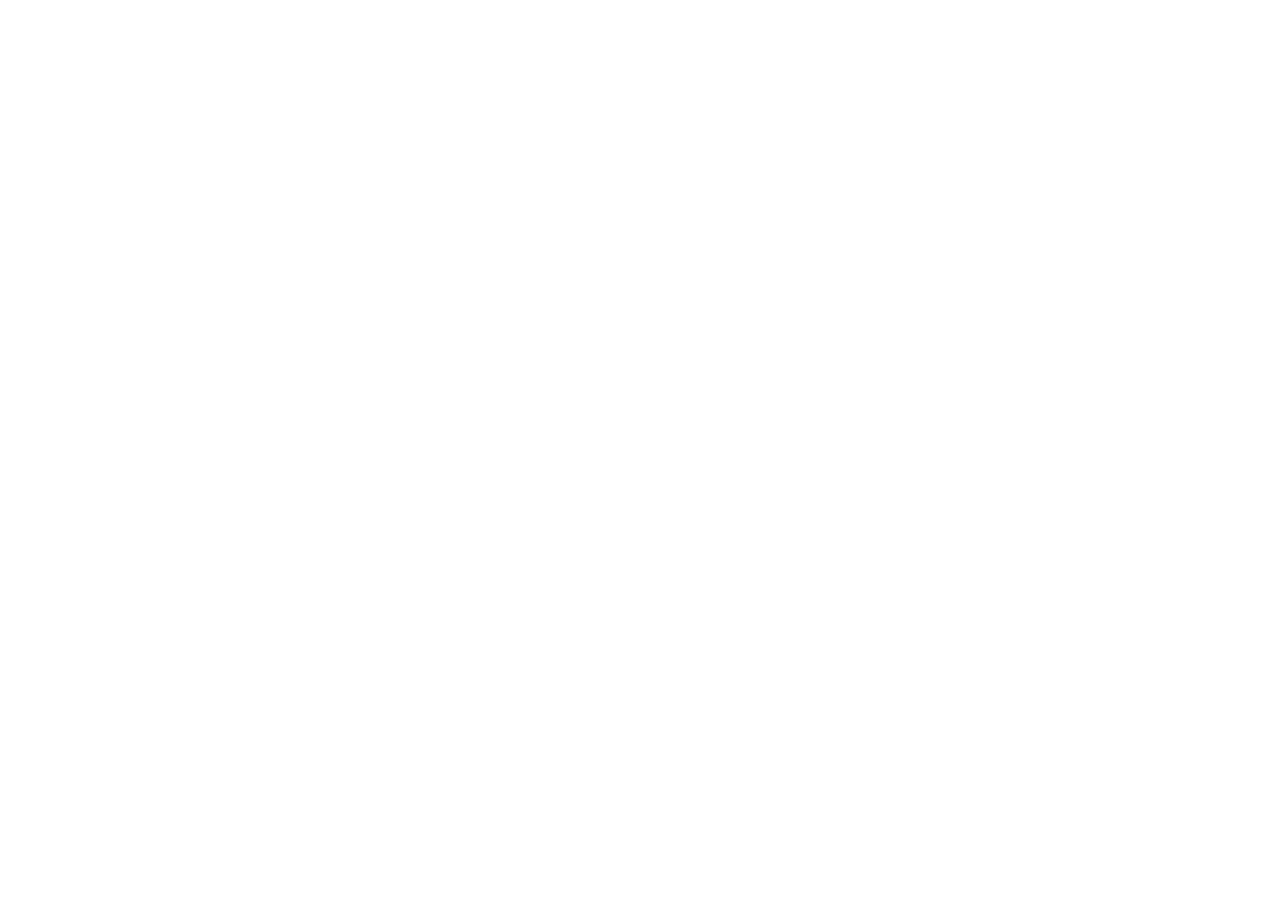
==== index.html @ 046603a1 "ok" ====
<!DOCTYPE HTML>
<html lang="pl">
<head>
<meta charset="UTF-8">
<meta name="viewport" content="width=device-width,inital-scale=1.0">
<title>ProjektKsiazk</title>
<link href="css/style.css" rel="stylesheet">
</head>
<body>
</body>
</html>
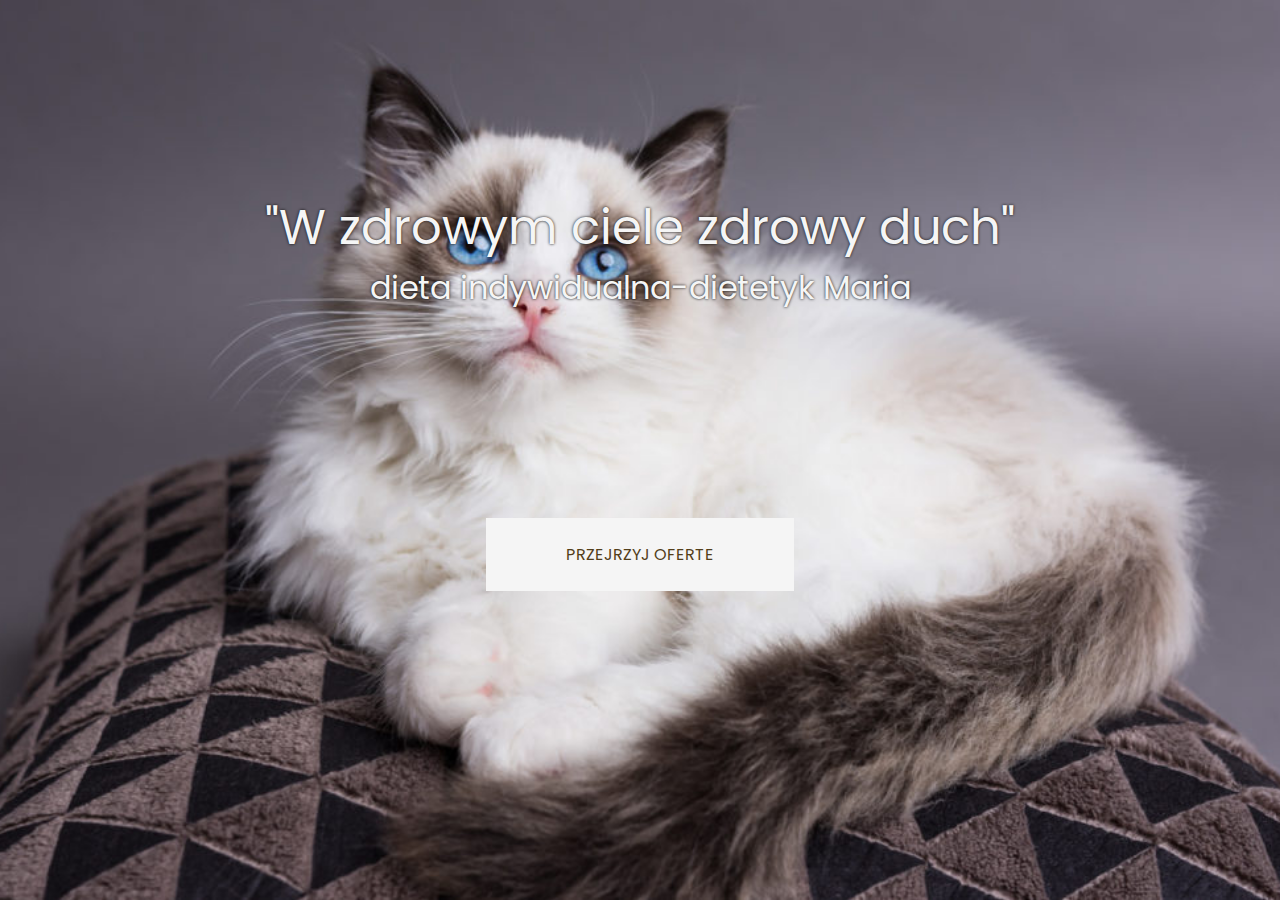
==== commit 4b6e661c: "ok" ====
--- a/index.html
+++ b/index.html
@@ -3,9 +3,15 @@
 <head>
 <meta charset="UTF-8">
 <meta name="viewport" content="width=device-width,inital-scale=1.0">
-<title>ProjektKsiazk</title>
+<title>ProjektKsiazka</title>
+<link href="htpps://fonts.googleapis.com/css?family=Poppins: 400,700" rel="stylesheet">
 <link href="css/style.css" rel="stylesheet">
 </head>
 <body>
+    <header id="top_strony">
+    <h1>"W zdrowym ciele zdrowy duch"</h1>
+    <h2>dieta indywidualna-dietetyk Maria</h2>
+    <p><a href="#">PRZEJRZYJ OFERTE</a></p>
+    </header>
 </body>
 </html>--- a/css/style.css
+++ b/css/style.css
@@ -0,0 +1,46 @@
+html, body {
+    height:100%;
+}
+body{
+    margin: 0;
+    font-family: 'Poppins', sans-serif;
+    font-size: 16px;
+}
+h1, h2{
+    margin: 0;
+    padding: 0;
+}
+#top_strony{
+    width: 100%;
+    height: 100%;
+    background: url(../images/ragoll.jpg) no-repeat center;
+    background-size: cover;
+    text-align: center;
+    color:rgb(245,245,245);
+    overflow: auto;
+}
+#top_strony h1{
+    margin-top: 15%;
+    font-size: 3em;
+    font-weight: normal;
+    text-shadow: 0 0 3px rgb(10,10,10);
+}
+#top_strony h2{
+    font-size:2em;
+    font-weight: normal;
+    text-shadow: 0 0 3px rgb(10,10,10);
+}
+#top_strony p {
+ margin-top: 18%;
+}
+#top_strony p a{
+    padding: 25px 80px;
+    background: rgb(245,245,245);
+    color: rgb(83,62,26);
+    text-decoration: none;
+    transition: background .9s, color .9s;
+}
+#top_strony p a:hover{
+    background: rgb(83,62,26);
+color: rgb(245,245,245);
+}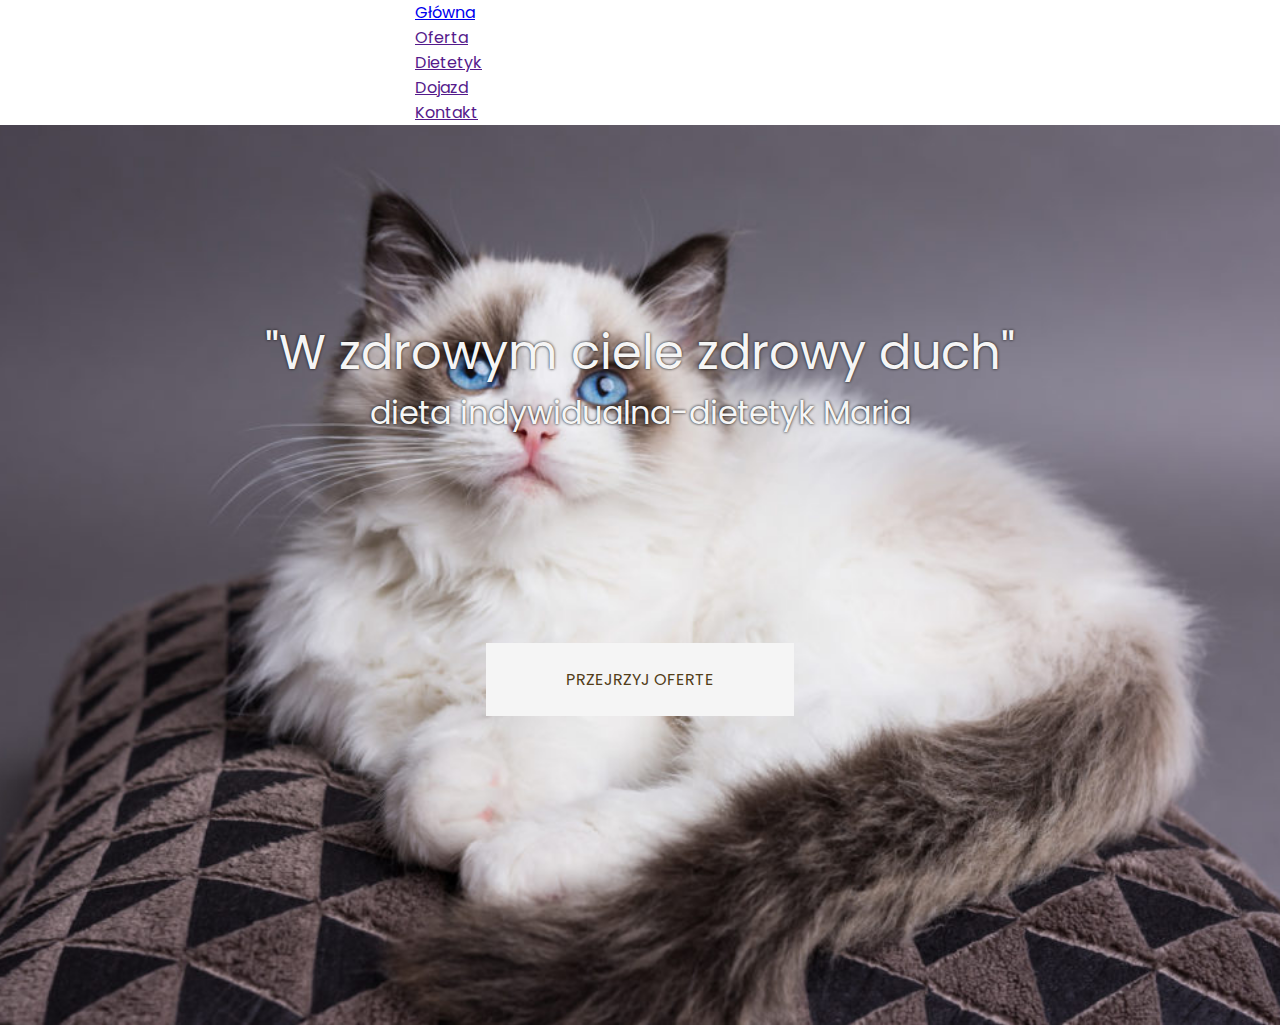
==== commit 08d92369: "ok" ====
--- a/index.html
+++ b/index.html
@@ -6,8 +6,17 @@
 <title>ProjektKsiazka</title>
 <link href="htpps://fonts.googleapis.com/css?family=Poppins: 400,700" rel="stylesheet">
 <link href="css/style.css" rel="stylesheet">
+<link href="css/style_mobile.css" rel="stylesheet">
 </head>
 <body>
+    <nav id="kon menu"></nav>
+    <ul class="linki_menu">
+        <li><a href="top_strony">Główna</a></li>
+        <li><a href="">Oferta</a></li>
+        <li><a href="">Dietetyk</a></li>
+        <li><a href="">Dojazd</a></li>
+        <li><a href="">Kontakt</a></li>
+    </ul>
     <header id="top_strony">
     <h1>"W zdrowym ciele zdrowy duch"</h1>
     <h2>dieta indywidualna-dietetyk Maria</h2>
--- a/css/style.css
+++ b/css/style.css
@@ -9,6 +9,20 @@
 h1, h2{
     margin: 0;
     padding: 0;
+}
+/*MENU*/
+#kon_menu{
+    width: 100%;
+    height: 60px;
+    position: fixed;
+    background: rgb(245,245,245);
+    box-shadow: 0 0 5px rgb(10,10,10);
+}
+.linki_menu{
+    width: 450px;
+    margin: 0 auto;
+    padding: 0;
+    list-style: none;
 }
 #top_strony{
     width: 100%;
--- a/css/style_mobile.css
+++ b/css/style_mobile.css
@@ -0,0 +1,20 @@
+@media screen and(max-width: 768px){
+    #top_strony{
+        height: 600px;
+        background: url(../images/ragoll_mobile.jpg) no-repeat center;
+    }
+#top_strony h1{
+    font-size: 2.5em;
+    margin-top: 25%;
+}
+#top_strony h2{
+    font-size: 1.5em;
+    line-height: 30px;
+}
+#top_strony p{
+    margin-top: 35%;
+}
+#top_strony p a{
+    padding: 20px 60px;
+}
+}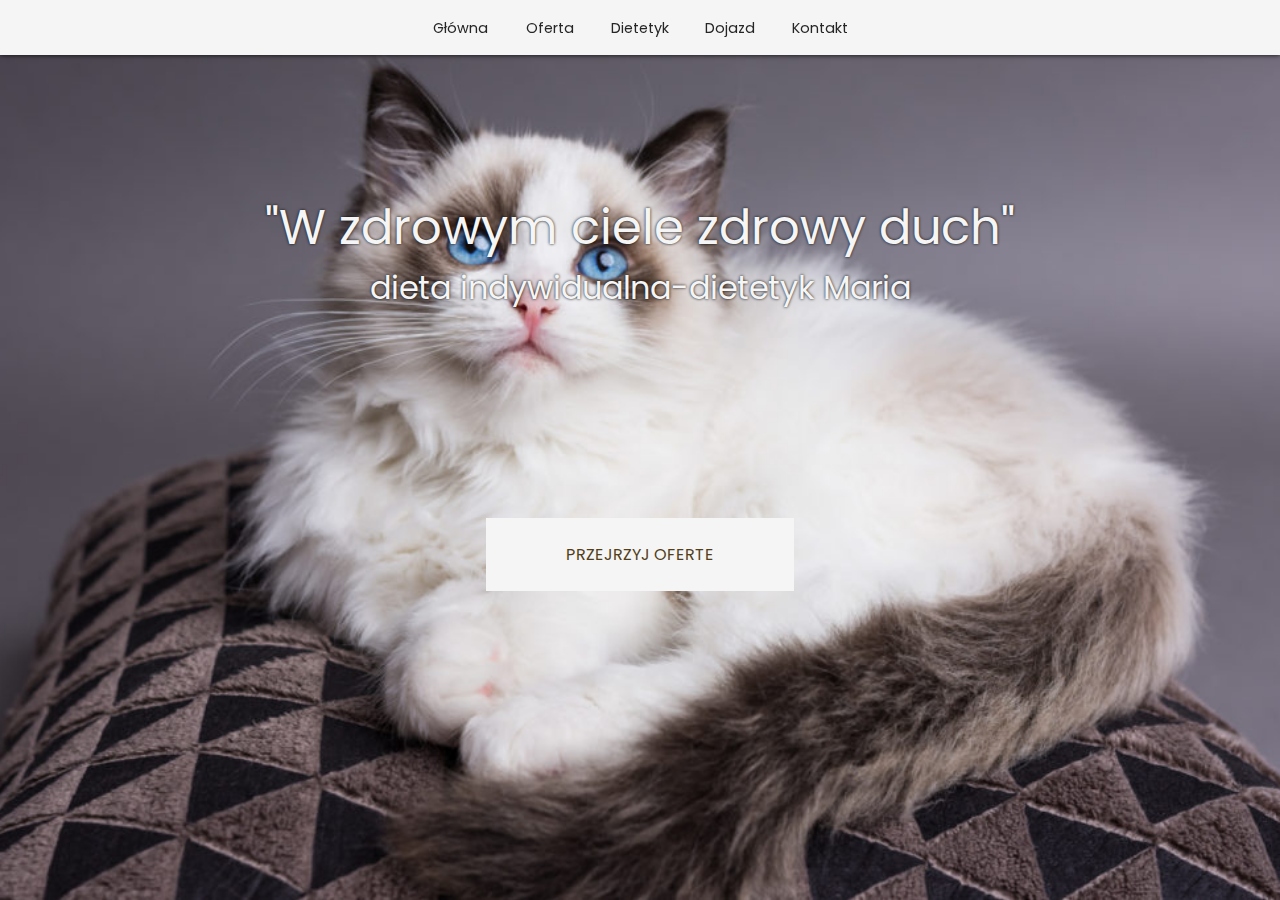
==== commit 7785766b: "ok" ====
--- a/index.html
+++ b/index.html
@@ -9,7 +9,7 @@
 <link href="css/style_mobile.css" rel="stylesheet">
 </head>
 <body>
-    <nav id="kon menu"></nav>
+    <nav id="kon_menu">
     <ul class="linki_menu">
         <li><a href="top_strony">Główna</a></li>
         <li><a href="">Oferta</a></li>
@@ -17,6 +17,8 @@
         <li><a href="">Dojazd</a></li>
         <li><a href="">Kontakt</a></li>
     </ul>
+    <p class="pokaz_menu">menu</p>
+    </nav>
     <header id="top_strony">
     <h1>"W zdrowym ciele zdrowy duch"</h1>
     <h2>dieta indywidualna-dietetyk Maria</h2>
--- a/css/style.css
+++ b/css/style.css
@@ -6,15 +6,21 @@
     font-family: 'Poppins', sans-serif;
     font-size: 16px;
 }
-h1, h2{
+p, h1, h2{
     margin: 0;
     padding: 0;
+}
+.srodkuj{
+    width: 92%;
+    max-width: 1200px;
+    margin: 0 auto;
+    padding: 3% 0;
 }
 /*MENU*/
 #kon_menu{
     width: 100%;
-    height: 60px;
     position: fixed;
+    padding: 15px 0;
     background: rgb(245,245,245);
     box-shadow: 0 0 5px rgb(10,10,10);
 }
@@ -23,6 +29,19 @@
     margin: 0 auto;
     padding: 0;
     list-style: none;
+}
+.linki_menu li{
+    width: 90px;
+    float: left;
+    text-align: center;
+}
+.linki_menu li a{
+    text-decoration: none;
+    color: rgb(38,38,38);
+    font-size: .9em;
+}
+.pokaz_menu {
+    display: none;
 }
 #top_strony{
     width: 100%;
@@ -57,4 +76,10 @@
 #top_strony p a:hover{
     background: rgb(83,62,26);
 color: rgb(245,245,245);
-}+}
+#kon_oferta{
+    width: 100%;
+    padding-bottom: 5%;
+    background: rgb(245,245,245);
+    overflow: auto;
+}
--- a/css/style_mobile.css
+++ b/css/style_mobile.css
@@ -1,4 +1,23 @@
-@media screen and(max-width: 768px){
+@media screen and (max-width: 768px){
+   #kon_menu{
+       padding: 0;
+       margin-top: -220px;
+   }
+    .linki_menu {
+       width: 100%;
+   }
+   .linki_menu li {
+       width: 100%;
+       float: none;
+       padding: 10px 0;
+   }
+   .pokaz_menu {
+       padding: 10px;
+       display: block;
+       background: rgb(83,62,26);
+       text-align: center;
+       color: rgb(245,245,245);
+   }
     #top_strony{
         height: 600px;
         background: url(../images/ragoll_mobile.jpg) no-repeat center;
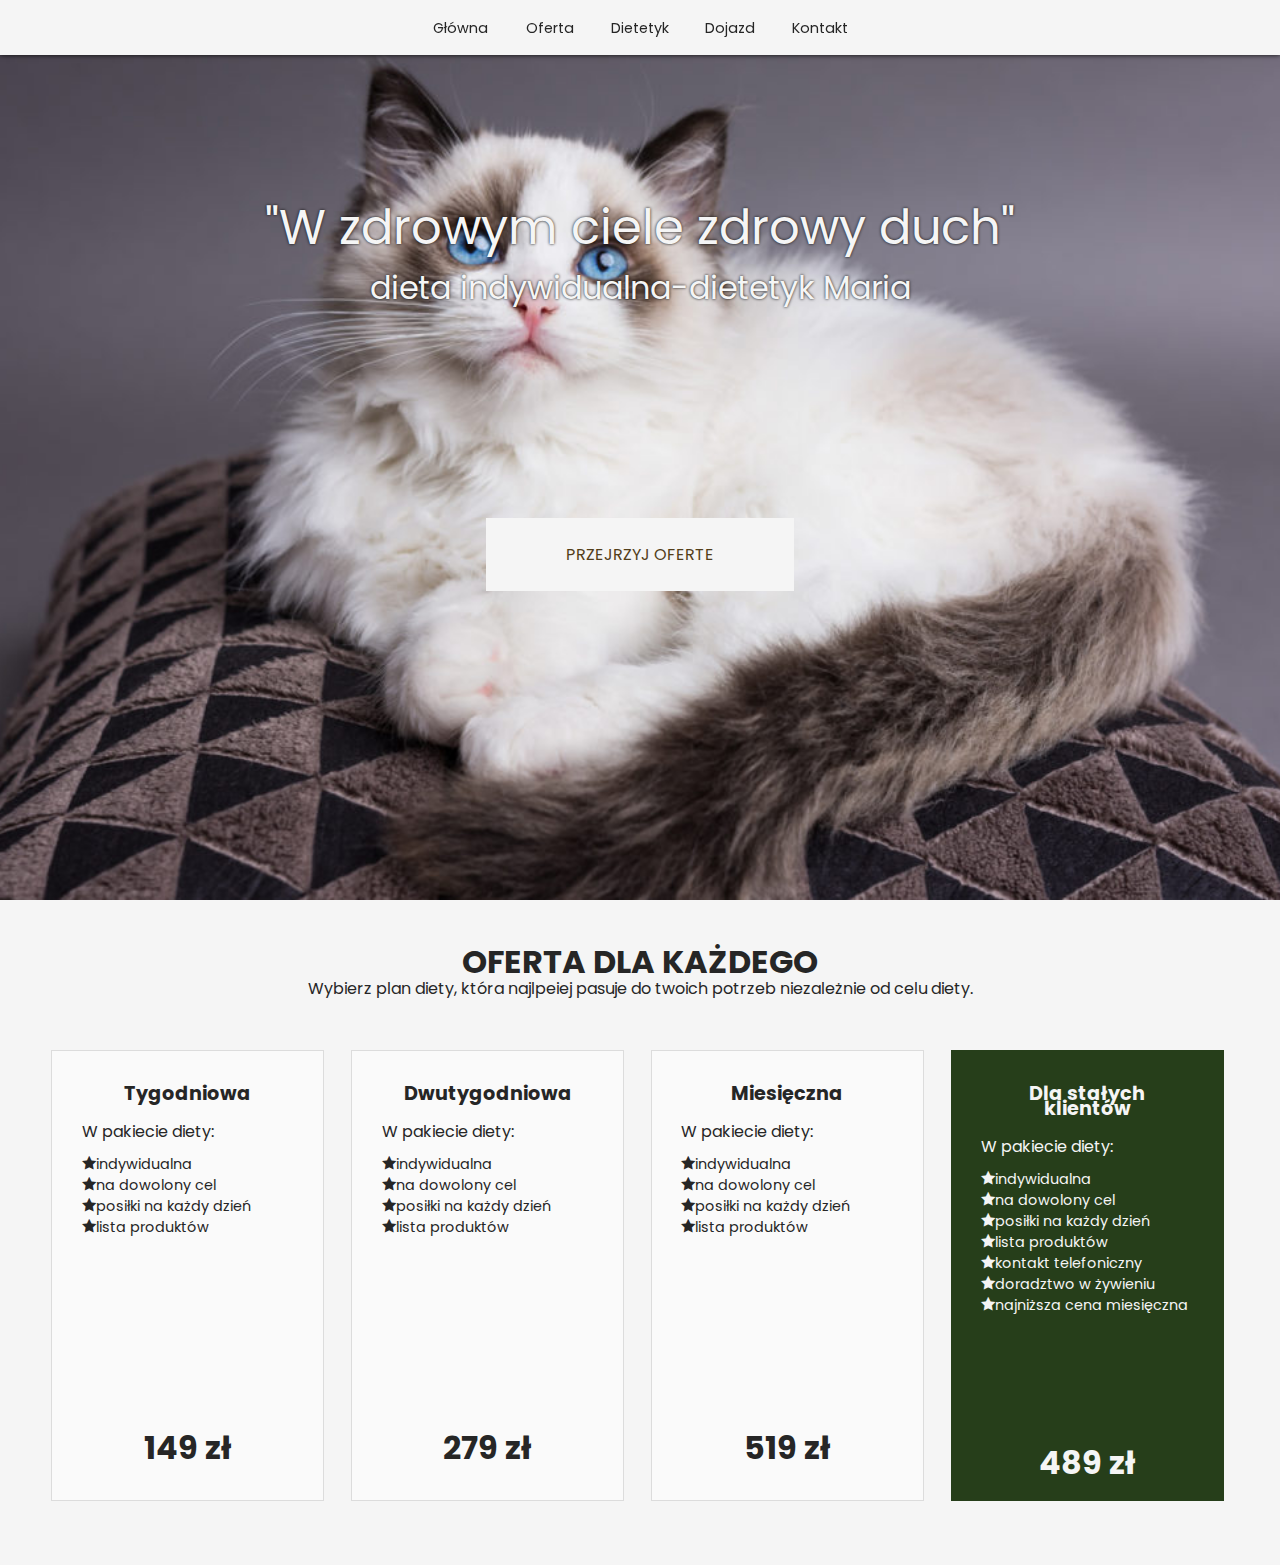
==== commit d3e7d346: "ok" ====
--- a/index.html
+++ b/index.html
@@ -7,6 +7,7 @@
 <link href="htpps://fonts.googleapis.com/css?family=Poppins: 400,700" rel="stylesheet">
 <link href="css/style.css" rel="stylesheet">
 <link href="css/style_mobile.css" rel="stylesheet">
+<link href="css/style_fonts.css" rel="stylesheet">
 </head>
 <body>
     <nav id="kon_menu">
@@ -24,5 +25,58 @@
     <h2>dieta indywidualna-dietetyk Maria</h2>
     <p><a href="#">PRZEJRZYJ OFERTE</a></p>
     </header>
+    <section id="kon_oferta">
+        <div class="srodkuj">
+            <h1 class="dzial_naglowek">OFERTA DLA KAŻDEGO</h1>
+            <p class="dzial_opis">Wybierz plan diety, która najlpeiej pasuje do twoich potrzeb niezależnie od celu diety.</p>
+            <div class="books_oferta">
+                <p class="czas_oferty">Tygodniowa</p>
+                <p> W pakiecie diety:</p>
+                <ul>
+                    <li><span class="icon-star-full"></span>indywidualna</li>
+                    <li><span class="icon-star-full"></span>na dowolony cel</li>
+                    <li><span class="icon-star-full"></span>posiłki na każdy dzień</li>
+                    <li><span class="icon-star-full"></span>lista produktów</li>
+                </ul>
+                <p class="cena_oferta">149 zł</p>
+                </div>
+            <div class="books_oferta">
+            <p class="czas_oferty">Dwutygodniowa</p>
+                <p> W pakiecie diety:</p>
+                <ul>
+                    <li><span class="icon-star-full"></span>indywidualna</li>
+                    <li><span class="icon-star-full"></span>na dowolony cel</li>
+                    <li><span class="icon-star-full"></span>posiłki na każdy dzień</li>
+                    <li><span class="icon-star-full"></span>lista produktów</li>
+                </ul>
+                <p class="cena_oferta">279 zł</p>
+            </div>
+            <div class="books_oferta">
+                <p class="czas_oferty">Miesięczna</p>
+                <p> W pakiecie diety:</p>
+                <ul>
+                    <li><span class="icon-star-full"></span>indywidualna</li>
+                    <li><span class="icon-star-full"></span>na dowolony cel</li>
+                    <li><span class="icon-star-full"></span>posiłki na każdy dzień</li>
+                    <li><span class="icon-star-full"></span>lista produktów</li>
+                 </ul>
+                 <p class="cena_oferta">519 zł</p>
+            </div>
+            <div class="books_oferta books_vip">
+                <p class="czas_oferty">Dla stałych klientów</p>
+                <p> W pakiecie diety:</p>
+                <ul>
+                    <li><span class="icon-star-full"></span>indywidualna</li>
+                    <li><span class="icon-star-full"></span>na dowolony cel</li>
+                    <li><span class="icon-star-full"></span>posiłki na każdy dzień</li>
+                    <li><span class="icon-star-full"></span>lista produktów</li>
+                    <li><span class="icon-star-full"></span>kontakt telefoniczny</li>
+                    <li><span class="icon-star-full"></span>doradztwo w żywieniu</li>
+                    <li><span class="icon-star-full"></span>najniższa cena miesięczna</li>
+                </ul>
+                <p class="cena_oferta">489 zł</p>
+            </div>
+        </div>
+    </section>
 </body>
 </html>--- a/css/style.css
+++ b/css/style.css
@@ -5,6 +5,7 @@
     margin: 0;
     font-family: 'Poppins', sans-serif;
     font-size: 16px;
+    color: rgb(38,38,38);
 }
 p, h1, h2{
     margin: 0;
@@ -16,6 +17,15 @@
     margin: 0 auto;
     padding: 3% 0;
 }
+.dzial_naglowek{
+    text-align: center;
+    font-size: 2em;
+}
+.dzial_opis{
+    text-align: center;
+    margin-bottom: 5%;
+    line-height: 5px;
+}
 /*MENU*/
 #kon_menu{
     width: 100%;
@@ -23,6 +33,52 @@
     padding: 15px 0;
     background: rgb(245,245,245);
     box-shadow: 0 0 5px rgb(10,10,10);
+}
+.books_oferta{
+    width: 18%;
+    height: 390px;
+    float: left;
+    margin-right: 2.3%;
+    padding: 2.5%;
+    background: rgb(250,250,250);
+    border: 1px solid rgb(220,220,220);
+}
+.books_oferta:hover{
+    box-shadow: 0 0 7px rgb(200,200,200);
+}
+.books_oferta:last-child{
+    margin-right: 0;
+}
+.books_vip{
+    background: rgb(38,62,26);
+    border: 1px solid rgb(38,62,26); 
+    color: rgb(245,245,245);
+}
+.books_vip:hover{
+    box-shadow: 0 0 7px rgb(93,72,36);
+}
+.czas_oferty {
+margin-bottom: 6%;
+text-align: center;
+font-size: 1.2em;
+font-weight: bold;
+line-height: 15px;
+padding: 2.5%;
+}
+.books_oferta ul{
+    height: 260px;
+    margin: 10px 0;
+    padding: 0px;
+    list-style: none;
+    font-size:.9em;
+}
+books_oferta ul li{
+    padding: 3px 0;
+}
+.cena_oferta{
+    text-align: center;
+    font-size: 2em;
+    font-weight: bold;
 }
 .linki_menu{
     width: 450px;
--- a/css/style_mobile.css
+++ b/css/style_mobile.css
@@ -11,6 +11,13 @@
        float: none;
        padding: 10px 0;
    }
+   .dzial_naglowek{
+       line-height: 45px;
+    
+    }
+    .dzial_opis{
+        line-height: 25px;
+    }
    .pokaz_menu {
        padding: 10px;
        display: block;
@@ -36,4 +43,11 @@
 #top_strony p a{
     padding: 20px 60px;
 }
+/*OFERTA*/
+.books_oferta{
+    width: 96%;
+    height: auto;
+    float: none;
+    margin-right: 0;
+}
 }--- a/css/style_fonts.css
+++ b/css/style_fonts.css
@@ -0,0 +1,30 @@
+@font-face {
+  font-family: 'icomoon';
+  src:  url('../fonts/icomoon.eot?y7dz9n');
+  src:  url('../fonts/icomoon.eot?y7dz9n#iefix') format('embedded-opentype'),
+    url('../fonts/icomoon.ttf?y7dz9n') format('truetype'),
+    url('../fonts/icomoon.woff?y7dz9n') format('woff'),
+    url('../fonts/icomoon.svg?y7dz9n#icomoon') format('svg');
+  font-weight: normal;
+  font-style: normal;
+  font-display: block;
+}
+
+[class^="icon-"], [class*=" icon-"] {
+  /* use !important to prevent issues with browser extensions that change fonts */
+  font-family: 'icomoon' !important;
+  speak: none;
+  font-style: normal;
+  font-weight: normal;
+  font-variant: normal;
+  text-transform: none;
+  line-height: 1;
+
+  /* Better Font Rendering =========== */
+  -webkit-font-smoothing: antialiased;
+  -moz-osx-font-smoothing: grayscale;
+}
+
+.icon-star-full:before {
+  content: "\e9d9";
+}
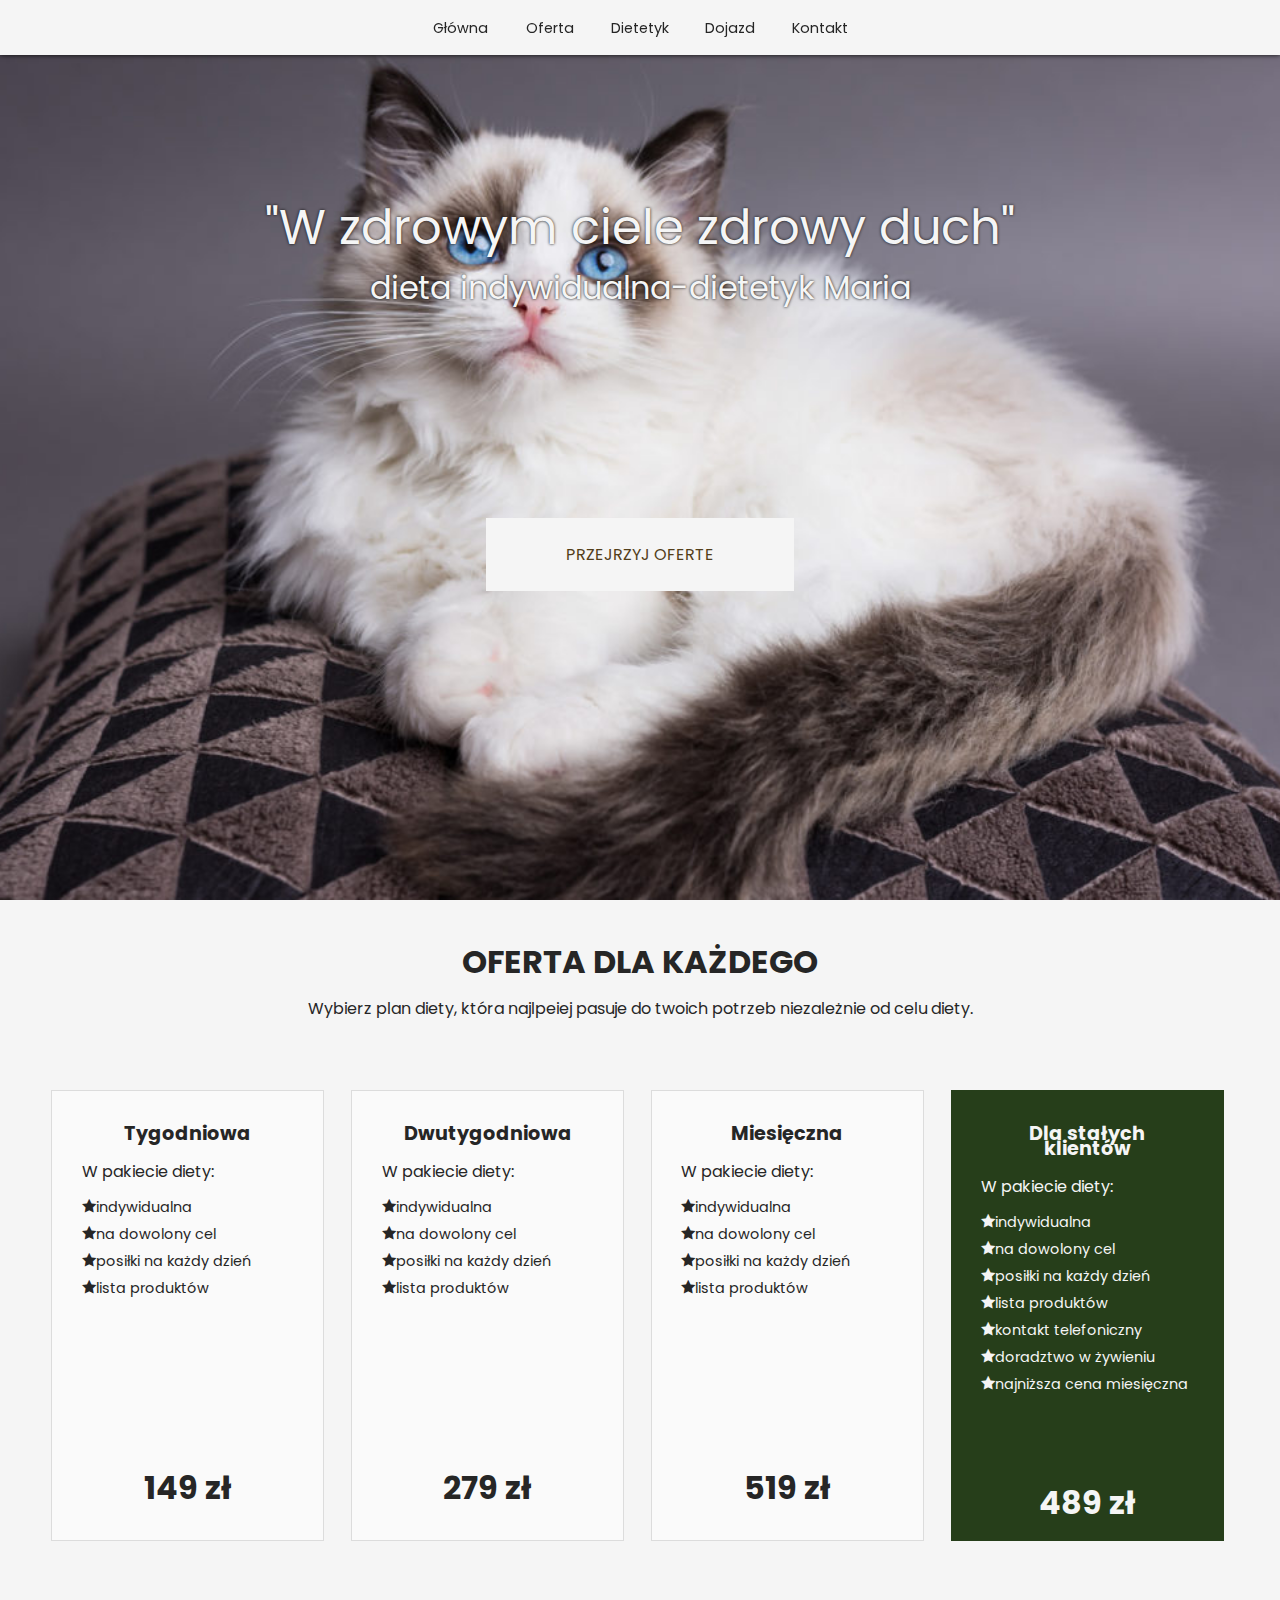
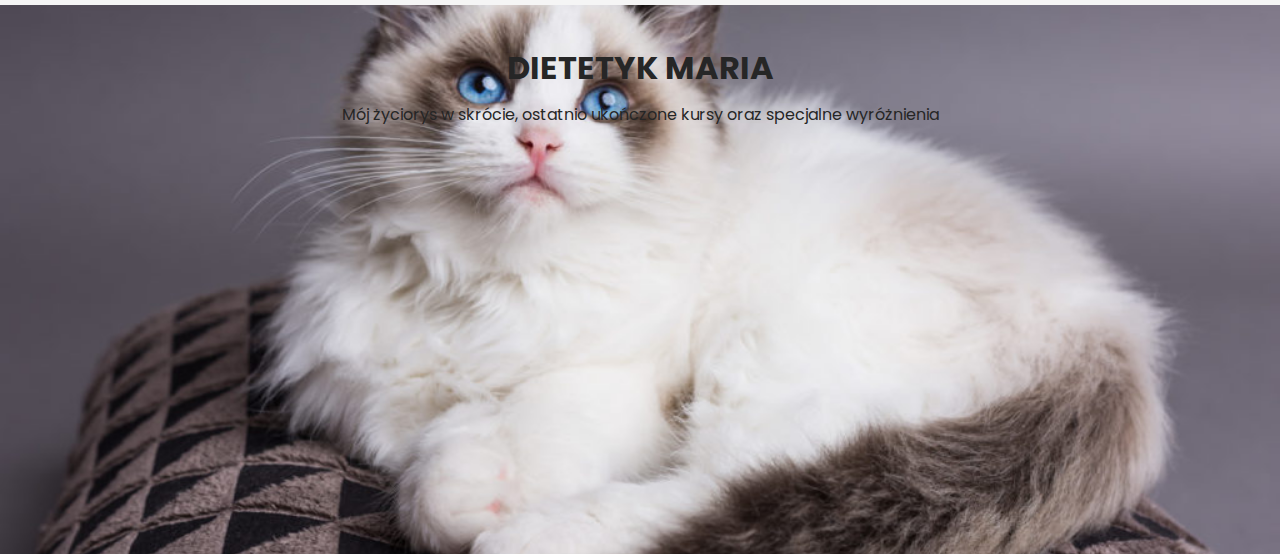
==== commit b6e8ed04: "ok" ====
--- a/index.html
+++ b/index.html
@@ -26,7 +26,7 @@
     <p><a href="#">PRZEJRZYJ OFERTE</a></p>
     </header>
     <section id="kon_oferta">
-        <div class="srodkuj">
+           <div class="srodkuj">
             <h1 class="dzial_naglowek">OFERTA DLA KAŻDEGO</h1>
             <p class="dzial_opis">Wybierz plan diety, która najlpeiej pasuje do twoich potrzeb niezależnie od celu diety.</p>
             <div class="books_oferta">
@@ -77,6 +77,12 @@
                 <p class="cena_oferta">489 zł</p>
             </div>
         </div>
-    </section>
+        </section>
+         <section id="kon_dietetyk">
+            <div class="srodkuj">
+                <h1 class="dzial_naglowek">DIETETYK MARIA</h1>
+                <p class="dzial_opis">Mój życiorys w skrócie, ostatnio ukończone kursy oraz specjalne wyróżnienia</p>
+            </div>
+        </section>
 </body>
 </html>--- a/css/style.css
+++ b/css/style.css
@@ -24,7 +24,7 @@
 .dzial_opis{
     text-align: center;
     margin-bottom: 5%;
-    line-height: 5px;
+    line-height: 45px;
 }
 /*MENU*/
 #kon_menu{
@@ -72,7 +72,7 @@
     list-style: none;
     font-size:.9em;
 }
-books_oferta ul li{
+.books_oferta ul li{
     padding: 3px 0;
 }
 .cena_oferta{
@@ -139,3 +139,15 @@
     background: rgb(245,245,245);
     overflow: auto;
 }
+/*DIETETYK*/
+#kon_dietetyk{
+    width: 100%;
+    padding-bottom: 25%;
+    background: url(../images/ragoll2.jpg) no-repeat center;
+    background-size: cover;
+    overflow: auto;
+}
+#kon_dietetyk .dzial_naglowek #kon_dietetyk .dzial_opis{
+    
+}
+
--- a/css/style_mobile.css
+++ b/css/style_mobile.css
@@ -1,5 +1,16 @@
 @media screen and (max-width: 768px){
-   #kon_menu{
+  .books_oferta{
+      width: 43.3%;
+      height: auto;
+      margin-bottom: 2.3%;
+  }
+  .books_oferta:nth-of-type(2n){
+      margin-right: 0;
+  }
+    .srodkuj{
+       width: 95%;
+   }
+    #kon_menu{
        padding: 0;
        margin-top: -220px;
    }
@@ -13,6 +24,7 @@
    }
    .dzial_naglowek{
        line-height: 45px;
+       margin: 5% 0;
     
     }
     .dzial_opis{
@@ -49,5 +61,10 @@
     height: auto;
     float: none;
     margin-right: 0;
+    margin-bottom: 5%;
+    text-align: center;
+}
+.books_oferta ul{
+    height: auto;
 }
 }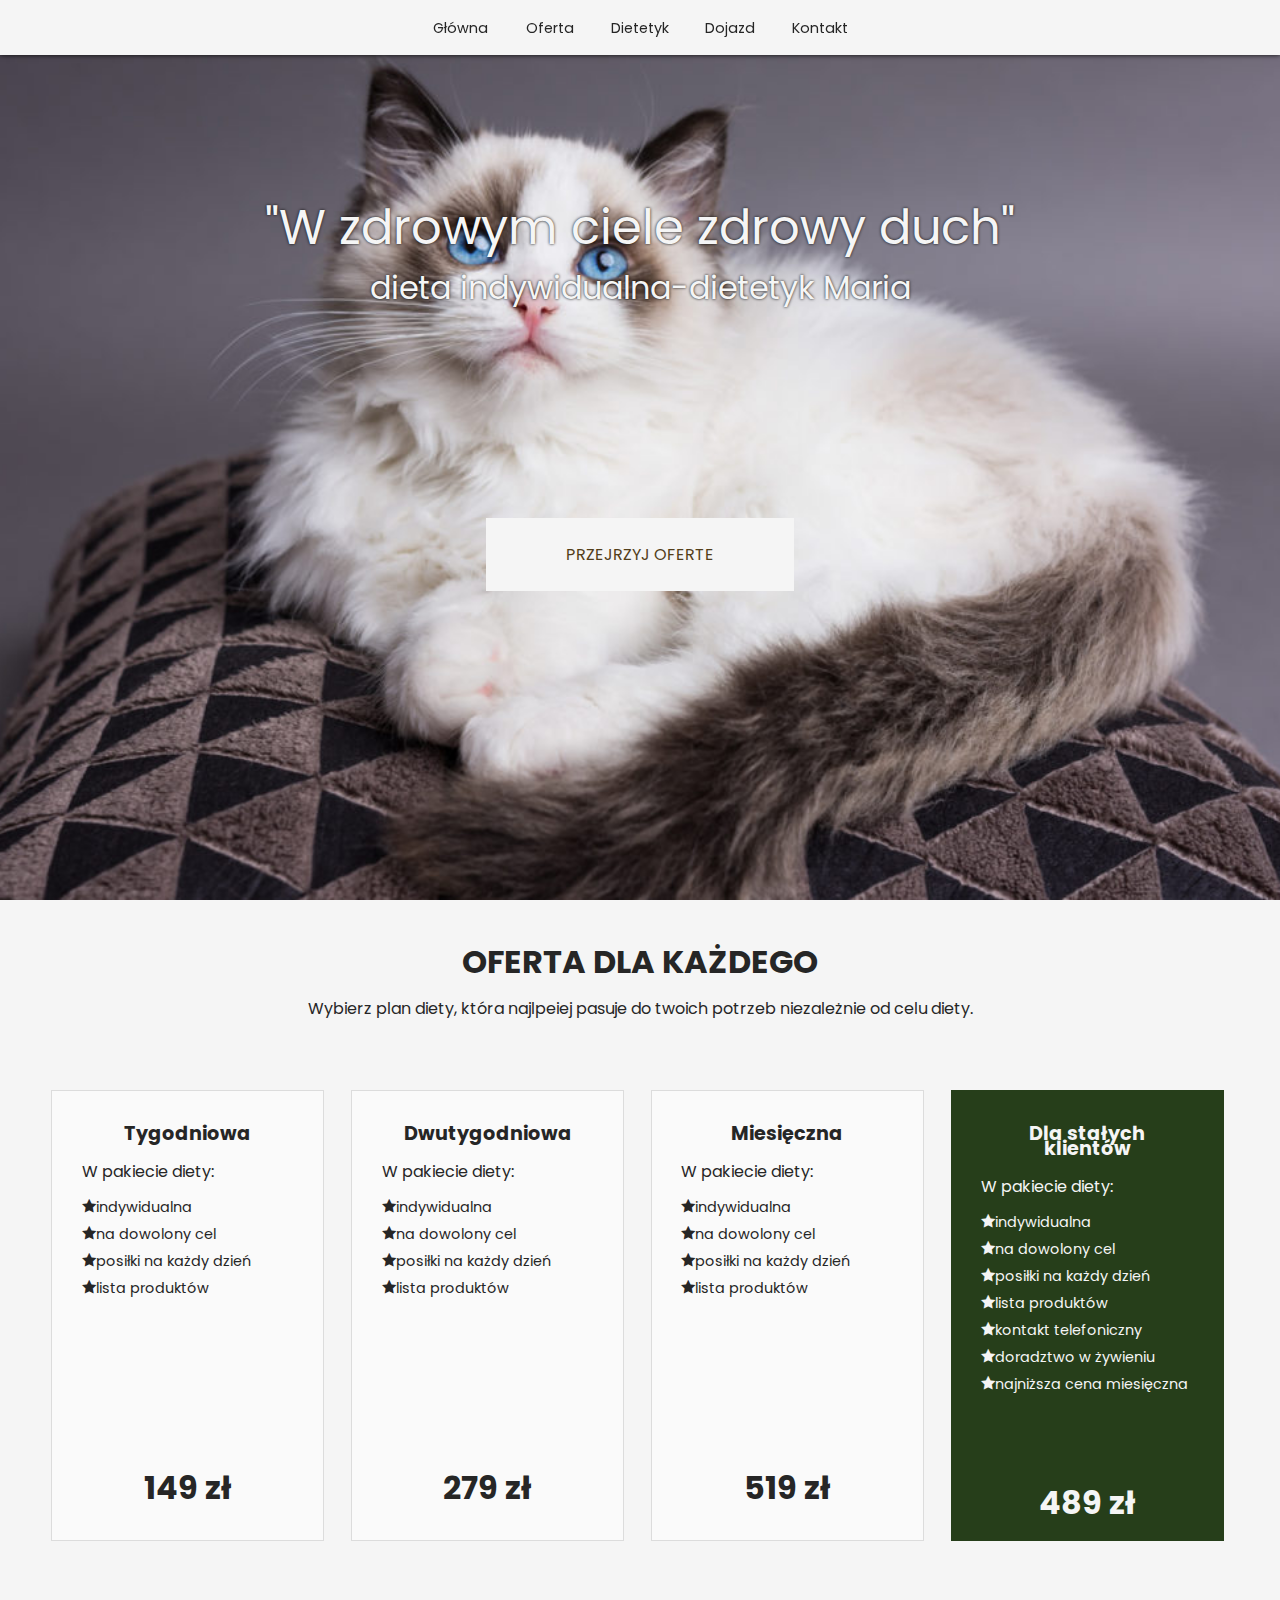
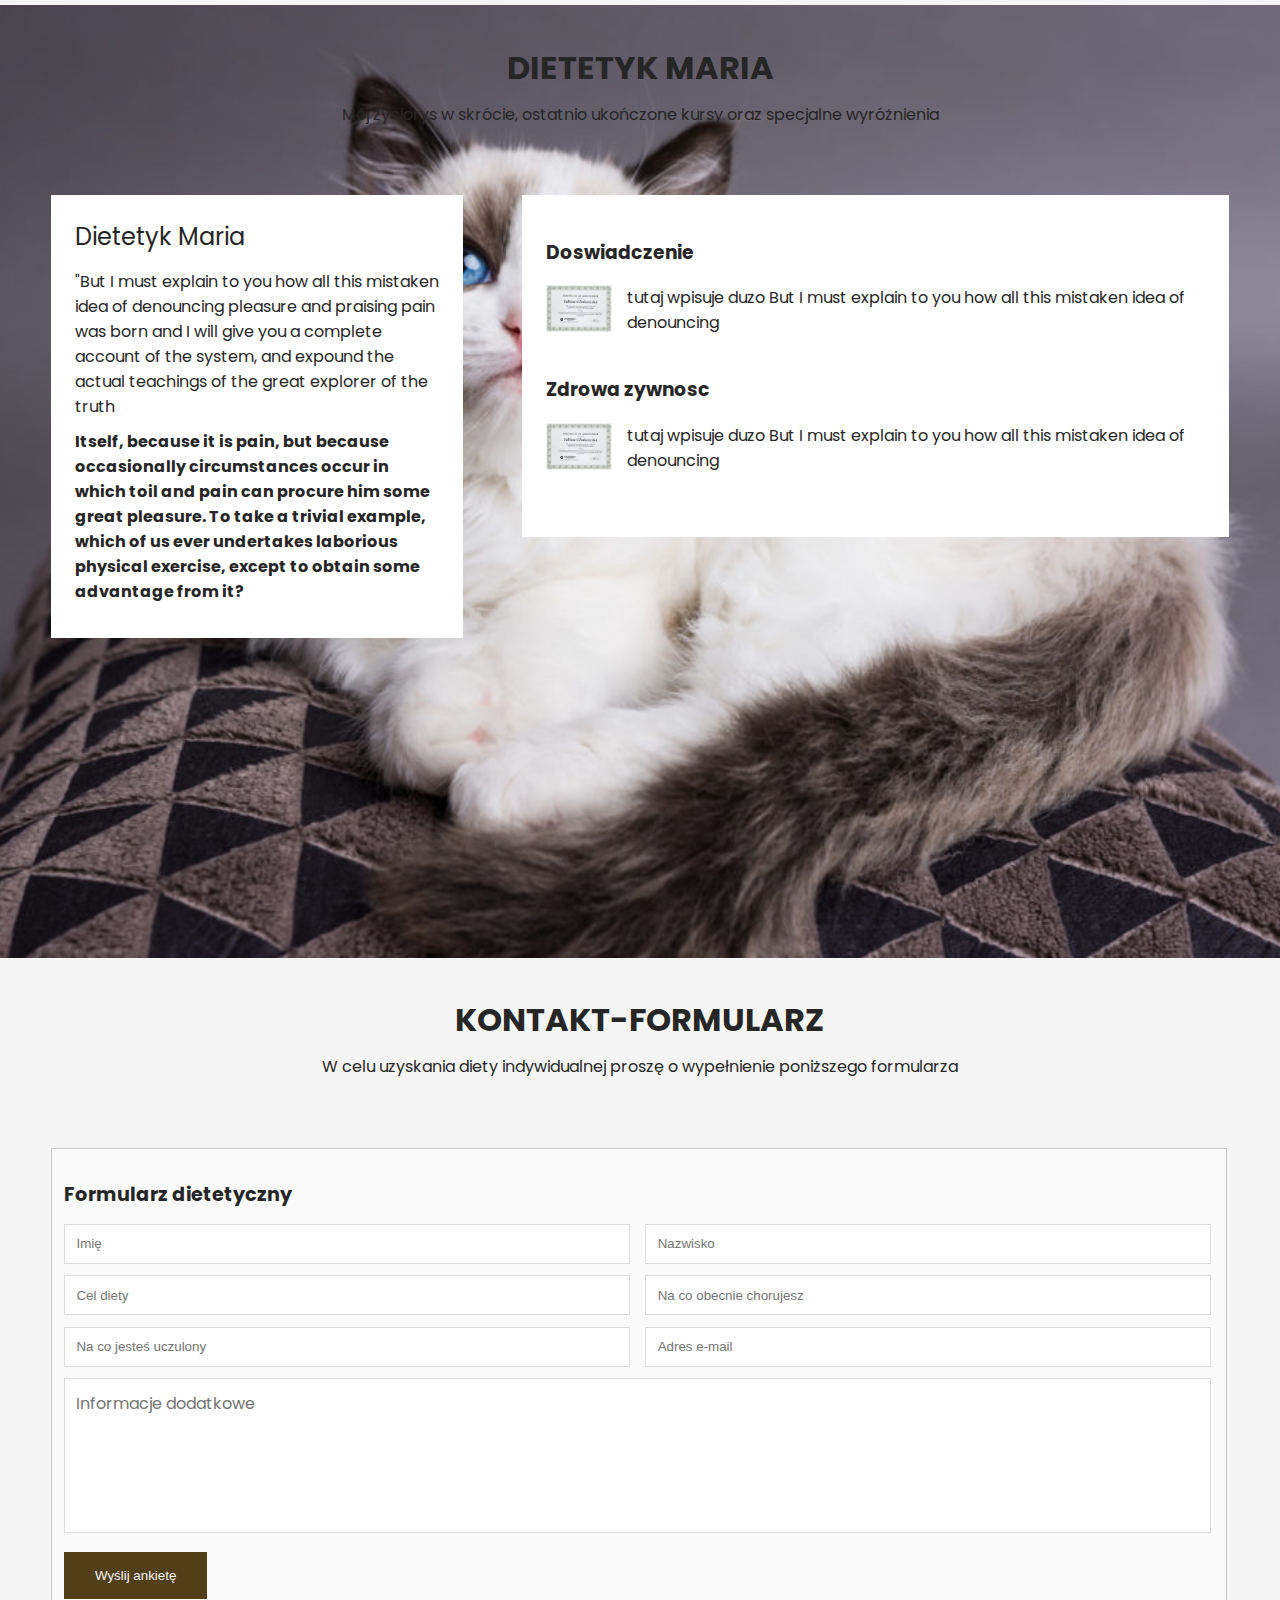
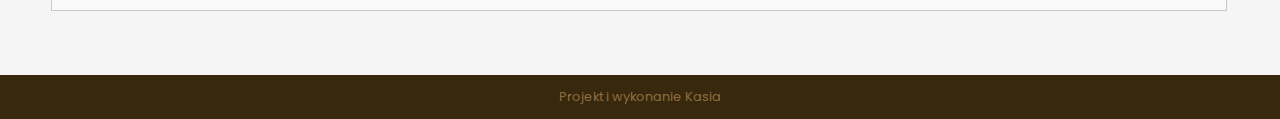
==== commit ad83dc1e: "ok" ====
--- a/index.html
+++ b/index.html
@@ -82,7 +82,44 @@
             <div class="srodkuj">
                 <h1 class="dzial_naglowek">DIETETYK MARIA</h1>
                 <p class="dzial_opis">Mój życiorys w skrócie, ostatnio ukończone kursy oraz specjalne wyróżnienia</p>
+                <article class="dietetyk_personalne">
+                <h2>Dietetyk Maria</h2>
+                <p>"But I must explain to you how all this mistaken idea of denouncing pleasure and praising pain was born and I will give you a complete account of the system, and expound the actual teachings of the great explorer of the truth</p>
+                <p><strong>Itself, because it is pain, but because occasionally circumstances occur in which toil and pain can procure him some great pleasure. To take a trivial example, which of us ever undertakes laborious physical exercise, except to obtain some advantage from it?</p></strong>
+               </article>
+               <div class="dietetyk_osiagniecia">
+               <article>
+                   <h3>Doswiadczenie</h3>
+                   <p><img src="images/certyfikat.jpg" class="img_certifykat" alt="Doświadczenie">tutaj wpisuje duzo But I must explain to you how all this mistaken idea of denouncing</p>
+               </article>
+               <article>
+                   <h3>Zdrowa zywnosc</h3>
+                   <p><img src="images/certyfikat.jpg" class="img_certifykat" alt="Zdrowa żywność">tutaj wpisuje duzo But I must explain to you how all this mistaken idea of denouncing</p>
+               </article>
+               </div>
             </div>
         </section>
+        <section id="kon_kontakt">
+            <div class="srodkuj">
+                <h1 class="dzial_naglowek">KONTAKT-FORMULARZ</h1>
+                <p class="dzial_opis">W celu uzyskania diety indywidualnej proszę o wypełnienie poniższego formularza</p>
+                <div class="okienko_formularz">
+                    <h3>Formularz dietetyczny</h3>
+                    <form>
+                    <input type="text" maxlength="15" placeholder="Imię">
+                    <input type="text" maxlength="40" placeholder="Nazwisko">
+                    <input type="text" maxlength="40" placeholder="Cel diety">
+                    <input type="text" maxlength="150" placeholder="Na co obecnie chorujesz">
+                    <input type="text" maxlength="150" placeholder="Na co jesteś uczulony">
+                    <input type="text" maxlength="150" placeholder="Adres e-mail">
+                    <textarea maxlength="600" placeholder="Informacje dodatkowe"></textarea>
+                    <button type="button" class="wyslij_ankiete">Wyślij ankietę</button>
+                </form>
+                </div>
+            </div>
+        </section>
+        <footer id="kon_stopka">
+            <p>Projekt i wykonanie Kasia</p>
+        </footer>     
 </body>
 </html>--- a/css/style.css
+++ b/css/style.css
@@ -148,6 +148,109 @@
     overflow: auto;
 }
 #kon_dietetyk .dzial_naglowek #kon_dietetyk .dzial_opis{
+    color: r(255,255,255);
+    text-shadow: 0 0 3px rgb(10,10,10);
     
 }
+#kon_dietetyk h2{
+    margin-bottom: 15px;
+    font-weight: normal;
+}
+.dietetyk_personalne{
+width: 31%;
+float: left;
+margin-right: 5%;
+padding: 2%;
+background: rgb(255,255,255);
+}
 
+.dietetyk_personalne p{
+    margin-bottom: 10px;
+}
+.dietetyk_osiagniecia{
+    width: 56%;
+    float: left;
+    padding: 2%;
+    background: rgb(255,255,255);
+}
+.dietetyk_osiagniecia article{
+    margin-bottom: 40px;
+}
+.img_certifykat{
+    width: 10%;
+    float: left;
+    max-width: 398px;
+    margin-right: 15px;
+
+}
+/*MAPA*/
+#mapa{
+    width: 100%;
+    height: 600px;
+    text-align: center;
+    border-bottom: 1px solid rgb(180,180,180);
+}
+/*FORMULARZ KONTAKTOWY*/
+#kon_kontakt{
+    width: 100%;
+    padding-bottom: 2%;
+    background: rgb(245,245,245);
+    overflow: auto;
+}
+.okienko_formularz{
+    width: 97.7%;
+    padding: 1%;
+    background: rgb(250,250,250);
+    border: 1px solid rgb(200,200,200);
+}
+.okienko_formularz h3{
+    margin-bottom: 15px;
+    font-size: 1.2em;
+}
+.okienko_formularz input{
+    width: 47%;
+    padding: 1%;
+    margin-right: 1%;
+    margin-bottom: 1%;
+    border: 1px solid rgb(220,220,220);
+}
+.okienko_formularz input:nth-of-type(2n){
+    margin-right:0;
+}
+.okienko_formularz input:focus{
+    outline: none;
+    border: 1px solid rgb(219,192,146);
+}
+.okienko_formularz textarea{
+    width: 97.5%;
+    height: 130px;
+    padding: 1%;
+    border: 1px solid rgb(220,220,220);
+    font-family: 'Poppins', sans-serif;
+    font-size: 1em;
+    resize:none;
+}
+.okienko_formularz textarea:focus{
+    outline: none;
+    border: 1px solid rgb(219,192,146);
+}
+.wyslij_ankiete{
+    margin-top: 1%;
+    padding: 15px 30px;
+    background: rgb(83,62,26);
+    border: 1px solid rgb(83,62,26);
+    color: rgb(245,245,245);
+    cursor: pointer;
+    transition: background .5s, border .5s;
+}
+.wyslij_ankiete:hover{
+    background: rgb(56,40,14);
+    border: 1px solid rgb(56,40,14);
+}
+#kon_stopka{
+    padding: 1% 0;
+    background: rgb(56,40,14);
+    color: rgb(142,111,61);
+    text-align: center;
+    font-size: .8em;
+}--- a/css/style_mobile.css
+++ b/css/style_mobile.css
@@ -67,4 +67,37 @@
 .books_oferta ul{
     height: auto;
 }
+/*DIETETYK*/
+.dietetyk_personalne, .dietetyk_osiagniecia{
+    width: 96%;
+    float: none;
+    margin-right: 0;
+    margin-bottom: 3%;
+    text-align: center;
+}
+.img_certifykat{
+    display: block;
+    width: 40%;
+    float: none;
+    margin: 0 auto;
+}
+.okienko_formularz h3{
+    text-align: center;
+}
+.okienko_formularz input{
+    width: 93%;
+    padding: 3%;
+    margin-right: 0%;
+    margin-bottom: 3%;
+}
+.okienko_formularz textarea{
+    width: 93%;
+    padding: 3%;
+}
+.wyslij_ankiete{
+    margin-top: 3%;
+}
+#kon_stopka{
+    padding: 3% 0;
+}
 }